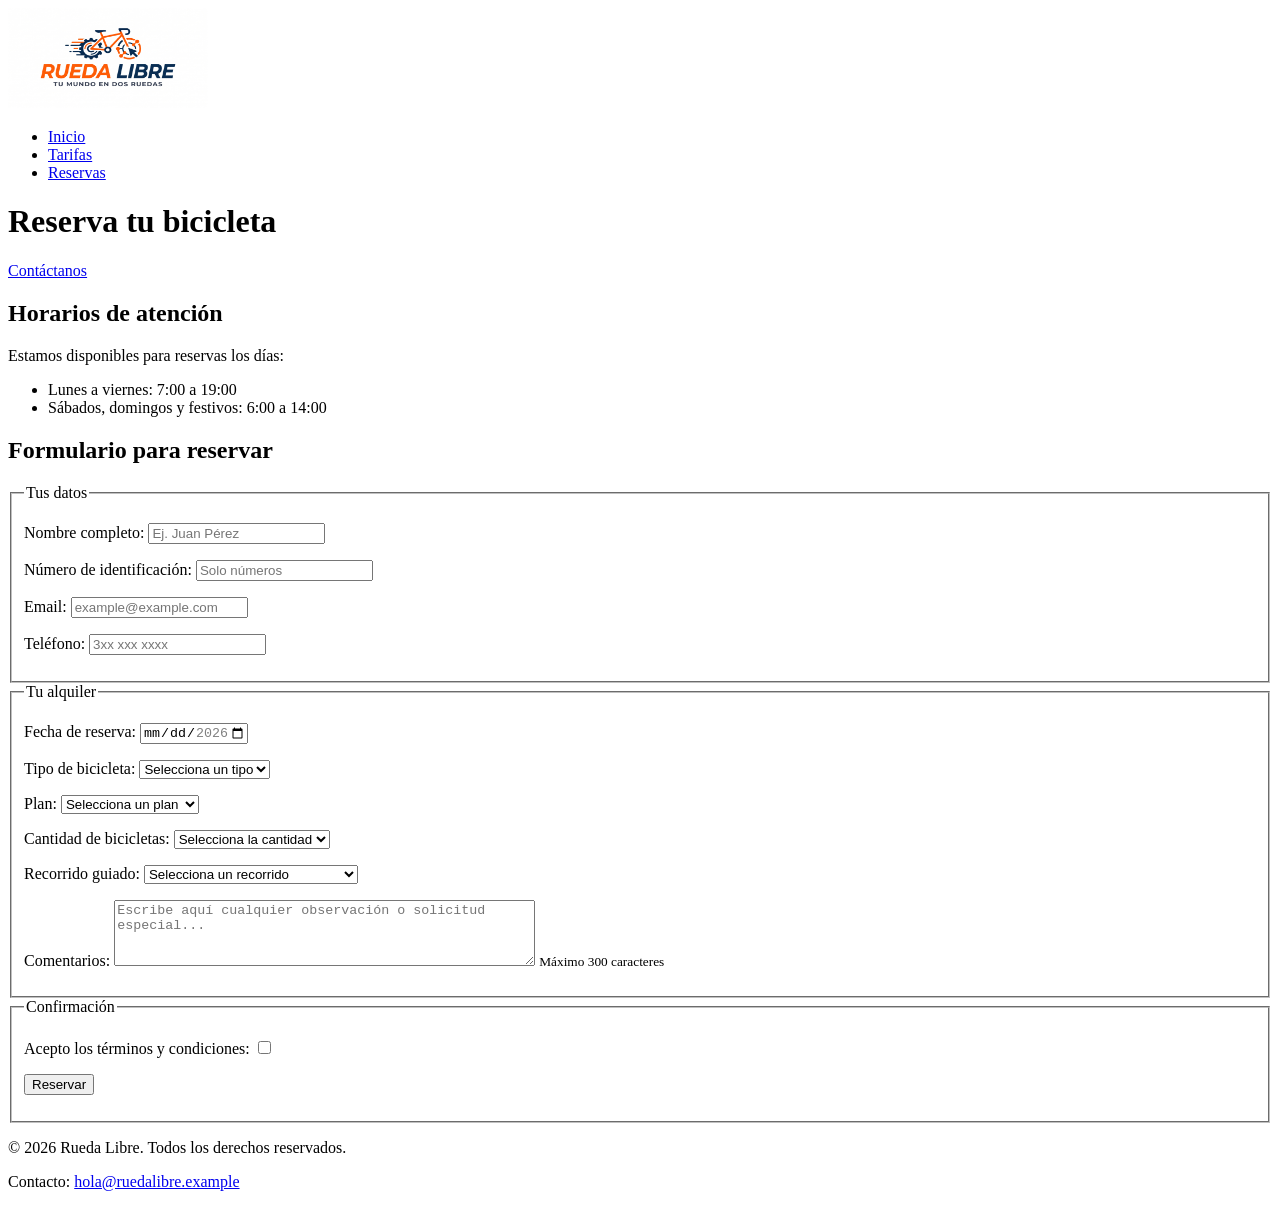
==== paginas/reservas.html @ e4ca5b66 "fix: correciones en atributos alt en etiqueta img" ====
<!DOCTYPE html>
<html lang="es">
<head>
    <meta charset="UTF-8">
    <meta name="viewport" content="width=device-width, initial-scale=1.0">
    <title>Reservas - Rueda Libre</title>
</head>

<body>

 <header>
    <a href="../index.html"><img src="../img/logo-rueda-libre.jpg" alt="Logo de Rueda Libre" width="200" height="100"></a>
    <nav aria-label="Navegación principal">
        <ul>
            <li><a href="../index.html">Inicio</a></li>
            <li><a href="tarifas.html">Tarifas</a></li>
            <li><a href="reservas.html">Reservas</a></li>
        </ul>
    </nav>
    
    
 </header>

 <main>

    <h1>Reserva tu bicicleta</h1>
    <a href="mailto:hola@ruedalibre.example">Contáctanos</a>

    <section id="reserva">
        <h2>Horarios de atención</h2>
        <p>Estamos disponibles para reservas los días:</p>
        <ul>
            <li>Lunes a viernes: 7:00 a 19:00</li>
            <li>Sábados, domingos y festivos: 6:00 a 14:00</li>
        </ul>
    </section>

    <section id="formulario">
        <h2>Formulario para reservar</h2>
        <form action="" method="post">

           <fieldset>
            <legend>Tus datos</legend>
            <p>
            <label for="nombre">Nombre completo:</label>
            <input type="text" minlength="3" id="nombre" name="nombre" required placeholder="Ej. Juan Pérez" >
            </p>
            
            <p>
            <label for="identificacion">Número de identificación:</label>
            <input type="text" placeholder="Solo números" id="identificacion" name="identificacion" required inputmode="numeric" pattern="[0-9]{6,10}" maxlength="10" title="Solo números, entre 6 y 10 dígitos">
            </p>

            <p>
            <label for="email">Email:</label>
            <input type="email" placeholder="example@example.com" id="email" name="email" required>
            </p>

            <p>
            <label for="telefono">Teléfono:</label>
            <input type="tel" pattern="[0-9]{10}" min="3000000000" max="3999999999" placeholder="3xx xxx xxxx" id="telefono" name="telefono" required title="Debes escribir un número de teléfono válido, ejemplo: 300 123 4567">
            </p>

           </fieldset>

           <fieldset>
            <legend>Tu alquiler</legend>

            <p>
            <label for="fecha">Fecha de reserva:</label>
            <input type="date" id="fecha" name="fecha" required min="2026-11-01" max="2026-12-31">
            </p>

            <p>
            <label for="bicicleta">Tipo de bicicleta:</label>
            <select id="bicicleta" name="bicicleta" required>
                <option value="">Selecciona un tipo</option>
                <option value="urbana">Urbana</option>
                <option value="montaña">Montaña</option>
                <option value="eléctrica">Eléctrica</option>
            </select>
            </p>

            <p>
            <label for="plan">Plan:</label>
            <select id="plan" name="plan" required>
                <option value="">Selecciona un plan</option>
                <option value="1hora">1 hora</option>
                <option value="mediodia">Medio día (4 horas)</option>
                <option value="diacompleto">Día completo</option>
            </select>
            </p>

            <p> 
            <label for="cantidad">Cantidad de bicicletas:</label>
            <select id="cantidad" name="cantidad" required>
                <option value="">Selecciona la cantidad</option>
                <option value="1">1</option>
                <option value="2">2</option>
                <option value="3">3</option>
                <option value="4">4</option>
                <option value="5">5</option>
                <option value="6">6</option>
            </select>
            </p>

            <p>
            <label for="recorrido">Recorrido guiado:</label>
            <select id="recorrido" name="recorrido" required>
                <option value="">Selecciona un recorrido</option>
                <option value="rioyparques">Río y parques</option>
                <option value="saboresdebarrio">Sabores de barrio</option>
                <option value="recorridocompletodelaciudad">Recorrido completo de la ciudad</option>
                <option value="ninguno">Ninguno</option>
            </select>
            </p>

            <p>
            <label for="comentarios">Comentarios:</label>
            <textarea id="comentarios" name="comentarios" rows="4" cols="50" maxlength="300" title="Máximo 300 caracteres" placeholder="Escribe aquí cualquier observación o solicitud especial..."></textarea>
            <small>Máximo 300 caracteres</small>
            </p>

           </fieldset>

           <fieldset>
            <legend>Confirmación</legend>

            <p>
            <label for="terminos">Acepto los términos y condiciones:</label>
            <input type="checkbox" id="terminos" name="terminos" required>
            </p>

            <p>
            <button type="submit">Reservar</button>
            </p>
           </fieldset>

        </form>
    </section>

 </main>

 <footer>
    <p>&copy; 2026 Rueda Libre. Todos los derechos reservados.</p>
    <p>Contacto: <a href="mailto:hola@ruedalibre.example">hola@ruedalibre.example</a></p>
 </footer>

</body>
</html>
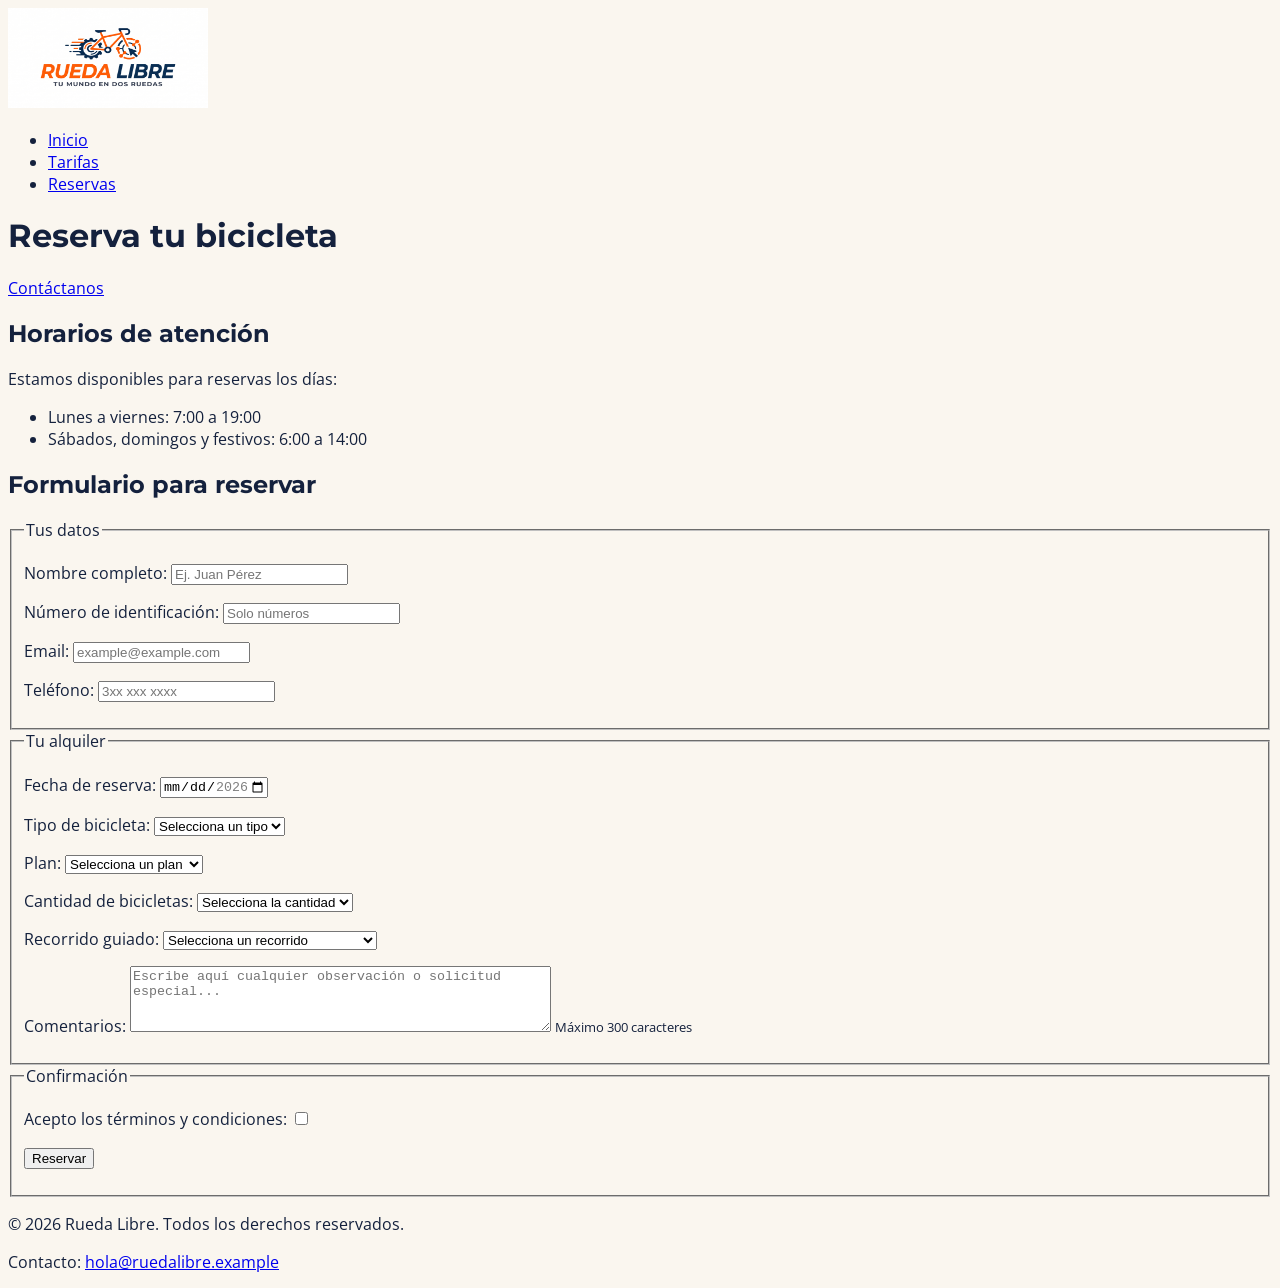
==== commit 0d8b2fc7: "style: se agrega css a las paginas" ====
--- a/paginas/reservas.html
+++ b/paginas/reservas.html
@@ -4,6 +4,10 @@
     <meta charset="UTF-8">
     <meta name="viewport" content="width=device-width, initial-scale=1.0">
     <title>Reservas - Rueda Libre</title>
+    <link rel="preconnect" href="https://fonts.googleapis.com">
+    <link rel="preconnect" href="https://fonts.gstatic.com" crossorigin>
+    <link href="https://fonts.googleapis.com/css2?family=Montserrat:ital,wght@0,100..900;1,100..900&family=Open+Sans:ital,wght@0,300..800;1,300..800&display=swap" rel="stylesheet">
+    <link rel="stylesheet" href="../css/styles.css">
 </head>
 
 <body>
--- a/css/styles.css
+++ b/css/styles.css
@@ -0,0 +1,25 @@
+:root {
+    --verde-ruta:#1E7A4F;
+    --naranja-pedal:#F39A2B;
+    --azul-noche:#14213D;
+    --crema:#FAF6EF;
+    --gris-asfalto:#5B6470;
+
+    --fuente-titulos: 'Montserrat', sans-serif;
+    --fuente-textos: 'Open Sans', sans-serif;
+
+    --espaciado-sm: 0.5rem;
+    --espaciado-md: 1rem;
+    --espaciado-lg: 2rem;
+    --espaciado-xl: 3rem;
+}
+
+body {
+    font-family: var(--fuente-textos);
+    color: var(--azul-noche);
+    background-color: var(--crema);
+}
+
+h1, h2, h3, h4, h5, h6 {
+    font-family: var(--fuente-titulos);
+}
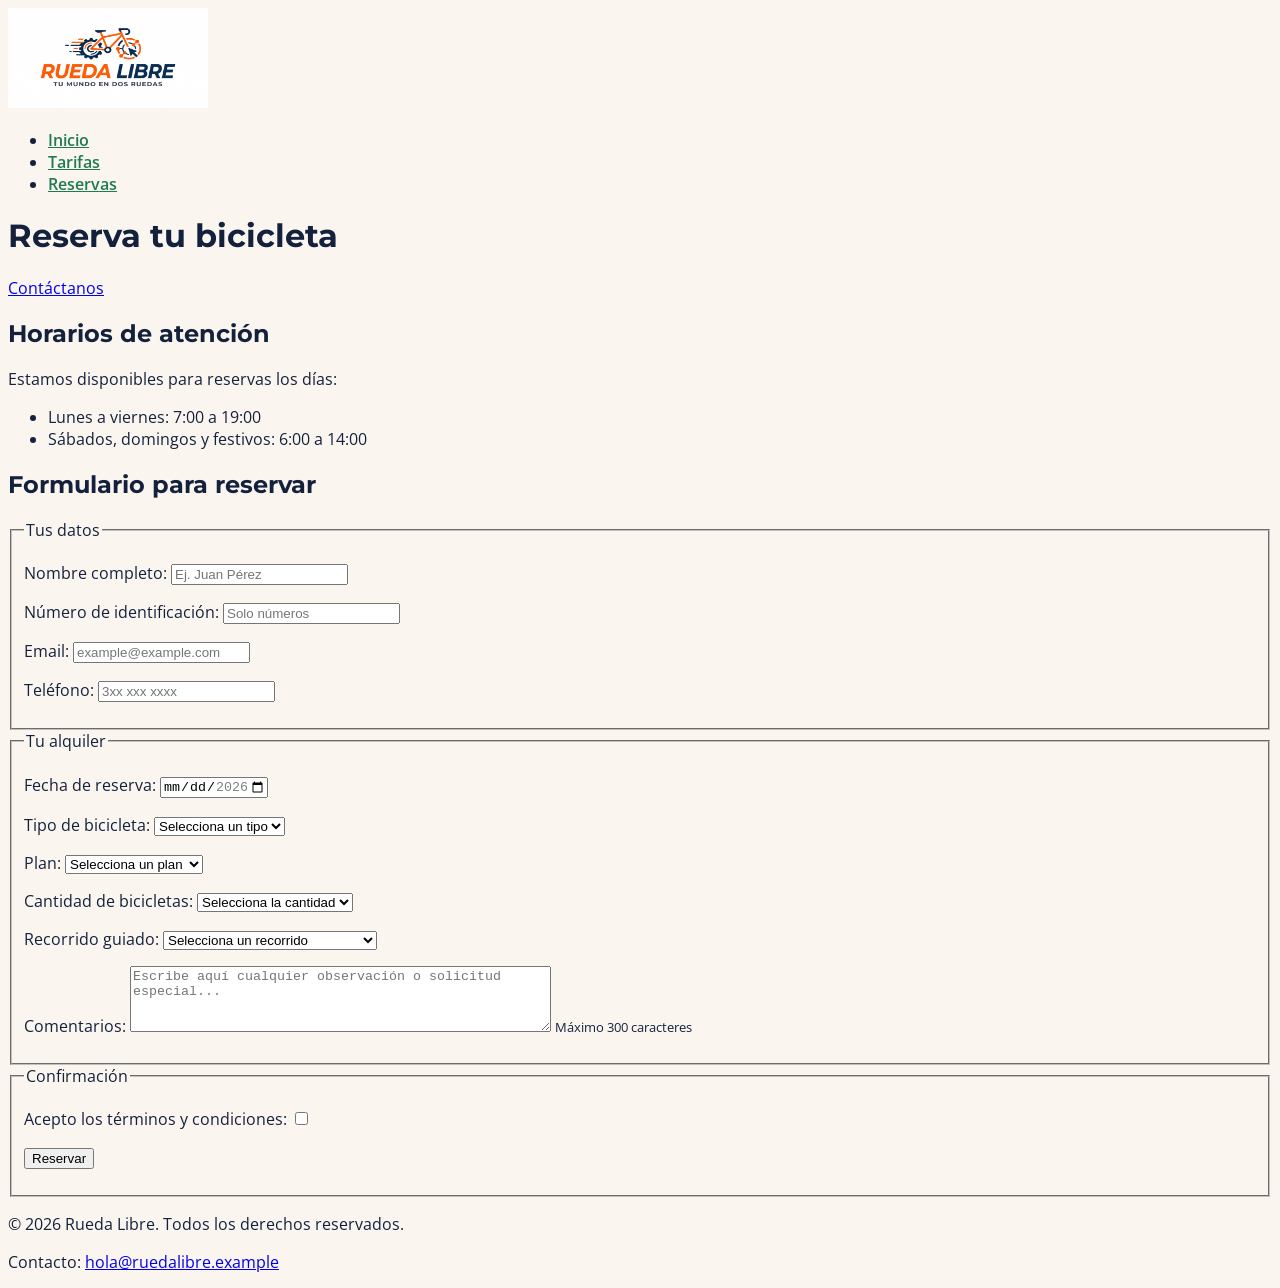
==== commit 86ff20c0: "style: agrega focus y hover" ====
--- a/paginas/reservas.html
+++ b/paginas/reservas.html
@@ -15,10 +15,10 @@
  <header>
     <a href="../index.html"><img src="../img/logo-rueda-libre.jpg" alt="Logo de Rueda Libre" width="200" height="100"></a>
     <nav aria-label="Navegación principal">
-        <ul>
-            <li><a href="../index.html">Inicio</a></li>
-            <li><a href="tarifas.html">Tarifas</a></li>
-            <li><a href="reservas.html">Reservas</a></li>
+        <ul id="menu">
+            <li><a href="../index.html" class="activo">Inicio</a></li>
+            <li><a href="tarifas.html" class="activo">Tarifas</a></li>
+            <li><a href="reservas.html" class="activo">Reservas</a></li>
         </ul>
     </nav>
     
--- a/css/styles.css
+++ b/css/styles.css
@@ -22,4 +22,44 @@
 
 h1, h2, h3, h4, h5, h6 {
     font-family: var(--fuente-titulos);
+}
+
+/*menu principal arriba*/
+#menu a.activo { 
+  color: var(--verde-ruta); 
+  font-weight: 600;
+}
+
+/*menu principal arriba hover y focus-visible*/
+#menu a:hover,
+#menu a:focus-visible {
+    color: var(--naranja-pedal);
+}
+
+/*botones de reservar*/
+.boton {
+    display: inline-block;
+    padding: 10px 20px;
+    background-color: var(--verde-ruta);
+    color: var(--crema);
+    border-radius: 5px;
+    text-decoration: none;
+    font-weight: bold;
+}
+
+.boton:hover{
+    background-color: var(--naranja-pedal);
+    outline: 2px solid rgb(0, 0, 0);
+}
+
+.boton:focus{   
+    outline: 2px solid black;
+    border-radius: 5px;
+    color: black;
+}
+
+#formulario input:focus,select:focus,textarea:focus, button:focus {
+    outline: 2px solid var(--azul-noche);
+    border-radius: 5px;
+    box-shadow: 0 0 5px;
 }
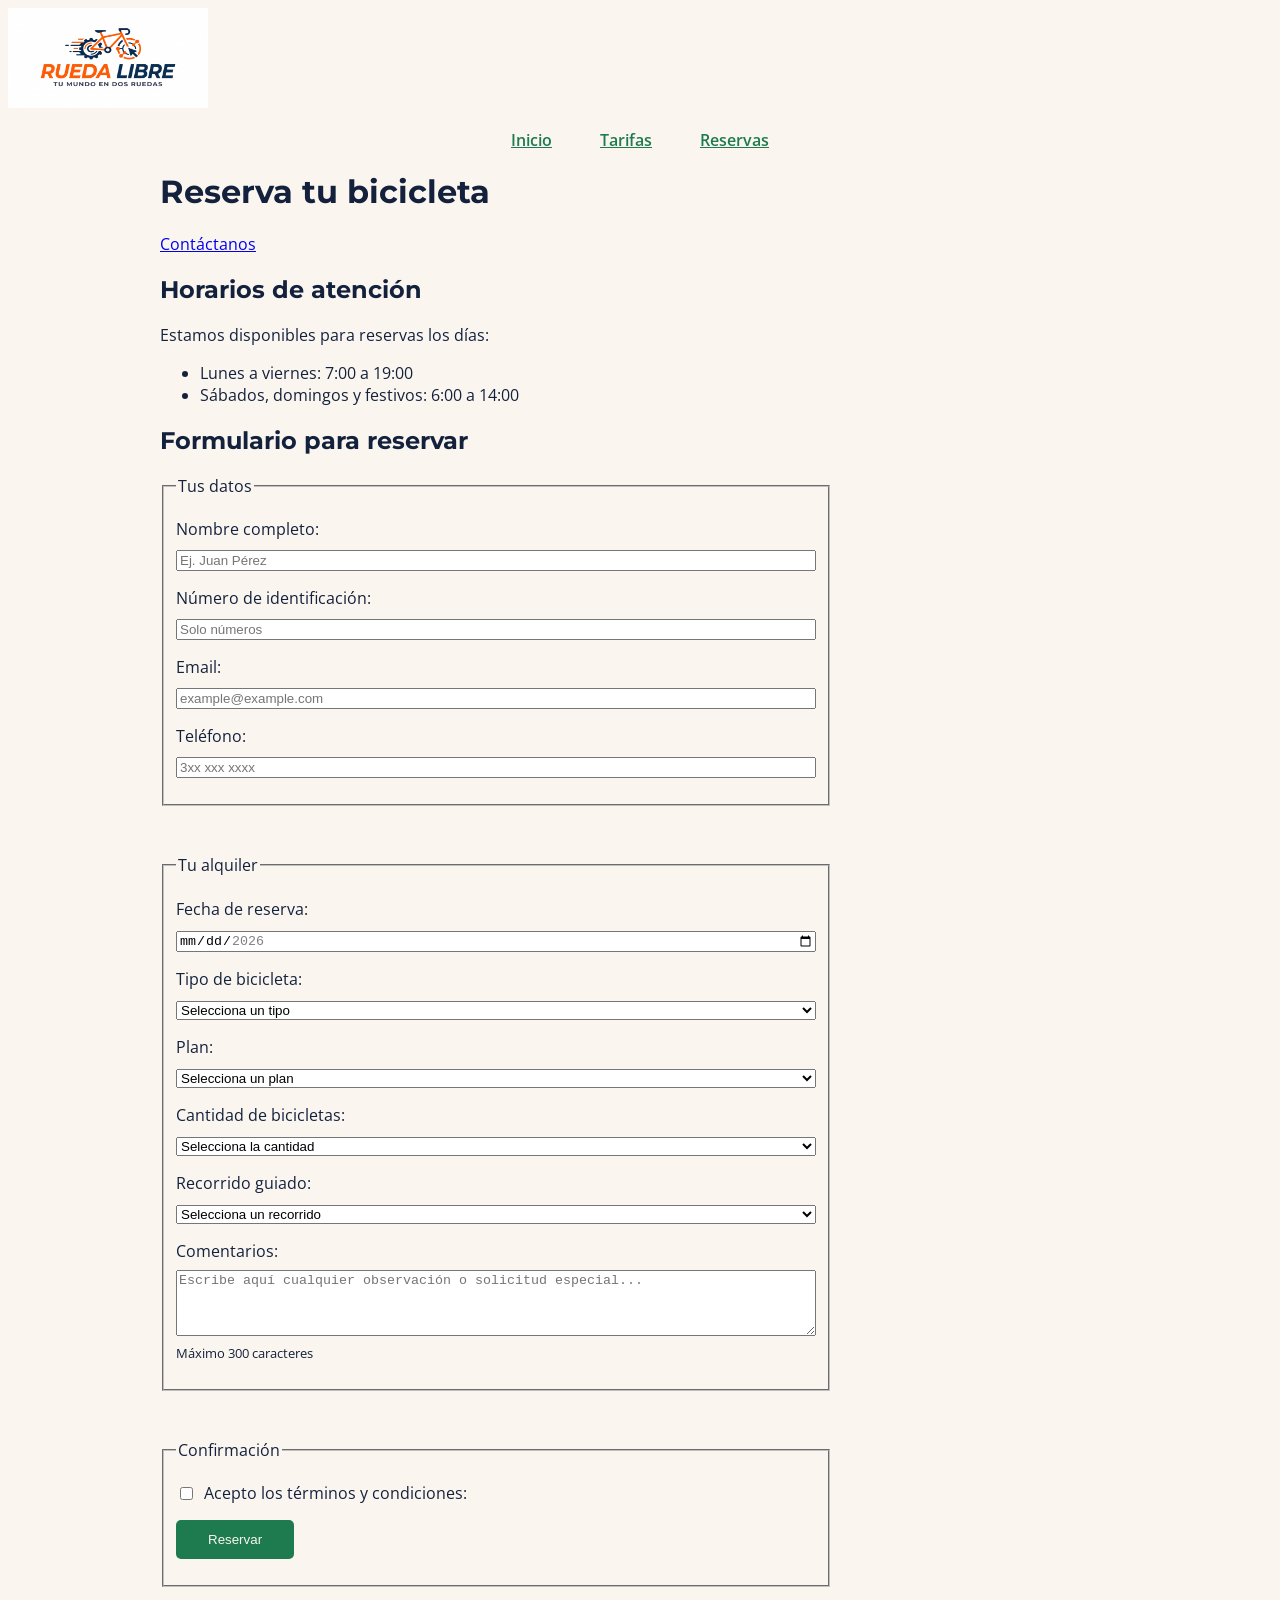
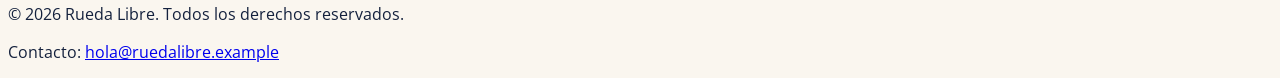
==== commit 7e55d87b: "style: corregir estilos de nav y form" ====
--- a/paginas/reservas.html
+++ b/paginas/reservas.html
@@ -21,8 +21,6 @@
             <li><a href="reservas.html" class="activo">Reservas</a></li>
         </ul>
     </nav>
-    
-    
  </header>
 
  <main>
@@ -43,8 +41,9 @@
         <h2>Formulario para reservar</h2>
         <form action="" method="post">
 
-           <fieldset>
+           <fieldset class="form-data">
             <legend>Tus datos</legend>
+
             <p>
             <label for="nombre">Nombre completo:</label>
             <input type="text" minlength="3" id="nombre" name="nombre" required placeholder="Ej. Juan Pérez" >
@@ -67,7 +66,7 @@
 
            </fieldset>
 
-           <fieldset>
+           <fieldset class="form-rent">
             <legend>Tu alquiler</legend>
 
             <p>
@@ -125,7 +124,7 @@
             <small>Máximo 300 caracteres</small>
             </p>
 
-           </fieldset>
+           </fieldset class="form-confirm">
 
            <fieldset>
             <legend>Confirmación</legend>
--- a/css/styles.css
+++ b/css/styles.css
@@ -62,4 +62,150 @@
     outline: 2px solid var(--azul-noche);
     border-radius: 5px;
     box-shadow: 0 0 5px;
+}
+
+#formulario {
+    box-sizing: border-box;
+    width: 70%;
+    
+}
+
+main {
+    max-width: 60rem;
+    margin-inline: auto;
+}
+
+.cover {
+    min-height: 70vh;
+   
+}
+
+#services {
+    display: grid;
+    gap: var(--espaciado-lg);
+}
+
+#services article {
+    padding: var(--espaciado-md);
+    border: 1px solid var(--gris-asfalto);
+    border-radius: var(--espaciado-sm);
+}
+
+#services article img {
+    display: block;
+    width: 100%;
+    height: auto;
+}
+
+#recorridos section th, #recorridos section td, #tarifas section th, #tarifas section td {
+    padding: var(--espaciado-sm);
+}
+
+#recorridos table tbody thead {
+    width: 100%;
+    border-collapse: collapse;
+    margin-bottom: var(--espaciado-lg);
+
+}
+
+/* 1. Configuración de la tabla principal */
+table {
+    border-collapse: separate; /* OBLIGATORIO para poder redondear */
+    border-spacing: 0;        /* Elimina el espacio entre celdas */
+    border: 3px solid var(--gris-asfalto); /* Borde exterior */
+    border-radius: 12px;       /* El redondeo exterior que buscas */
+    overflow: hidden;          /* Evita que el fondo de los th tape las esquinas */
+    width: 100%;
+}
+
+/* 2. Líneas divisorias internas (Abajo y Derecha) */
+th, td {
+    padding: var(--espaciado-sm);
+    border-bottom: 1px solid var(--gris-asfalto);
+    border-right: 1px solid var(--gris-asfalto);
+}
+
+/* 3. Eliminar el borde derecho en la última columna */
+th:last-child, td:last-child {
+    border-right: none;
+}
+
+/* 4. Eliminar el borde inferior en la última fila */
+tr:last-child td {
+    border-bottom: none;
+}
+
+/* 5. Estilos de texto y colores */
+th {
+    text-align: center;
+    background-color: var(--verde-ruta);
+    color: var(--crema);
+}
+
+td {
+    text-align: left;
+}
+
+/*Se inicia modificaciones al formulario*/
+
+label {
+    display: block;
+    margin-bottom: var(--espaciado-sm);
+}
+
+input, select, textarea {
+    width: 100%;
+    box-sizing: border-box;
+}
+
+.form-data, .form-rent, .form-confirm {
+  margin-bottom: var(--espaciado-xl);
+}
+
+button[type="submit"] {
+  padding: 0.75rem 2rem;
+  background-color: var(--verde-ruta);
+  color: var(--crema);
+  border: none;
+  border-radius: 5px;
+  cursor: pointer;
+}
+
+button[type="submit"]:hover {
+    background-color: var(--naranja-pedal);
+}
+
+button:focus-visible {
+  outline: 3px solid var(--naranja-pedal);
+  outline-offset: 2px;
+}
+
+/*se modifica el nav del menu*/
+
+nav ul {
+    display: flex;
+    gap: var(--espaciado-xl);
+    padding: 0;
+    list-style: none;
+    justify-content: center;
+    align-items: center;
+}
+
+/* se modifica el recuadro de confirmacion */
+input[type="checkbox"] {
+    width: auto;
+}
+
+fieldset p:has(#terminos) {
+    display: flex;
+    flex-direction: row-reverse; /* Coloca el checkbox después del texto */
+    justify-content: flex-end;   /* Los junta hacia la izquierda */
+    align-items: center;         /* Los centra verticalmente */
+    gap: var(--espaciado-sm);    /* Espacio entre el texto y el cuadro */
+}
+
+/* 3. Quita el margen inferior por defecto del label para que no se desfase */
+fieldset p:has(#terminos) label {
+    margin-bottom: 0;
+    cursor: pointer;
 }
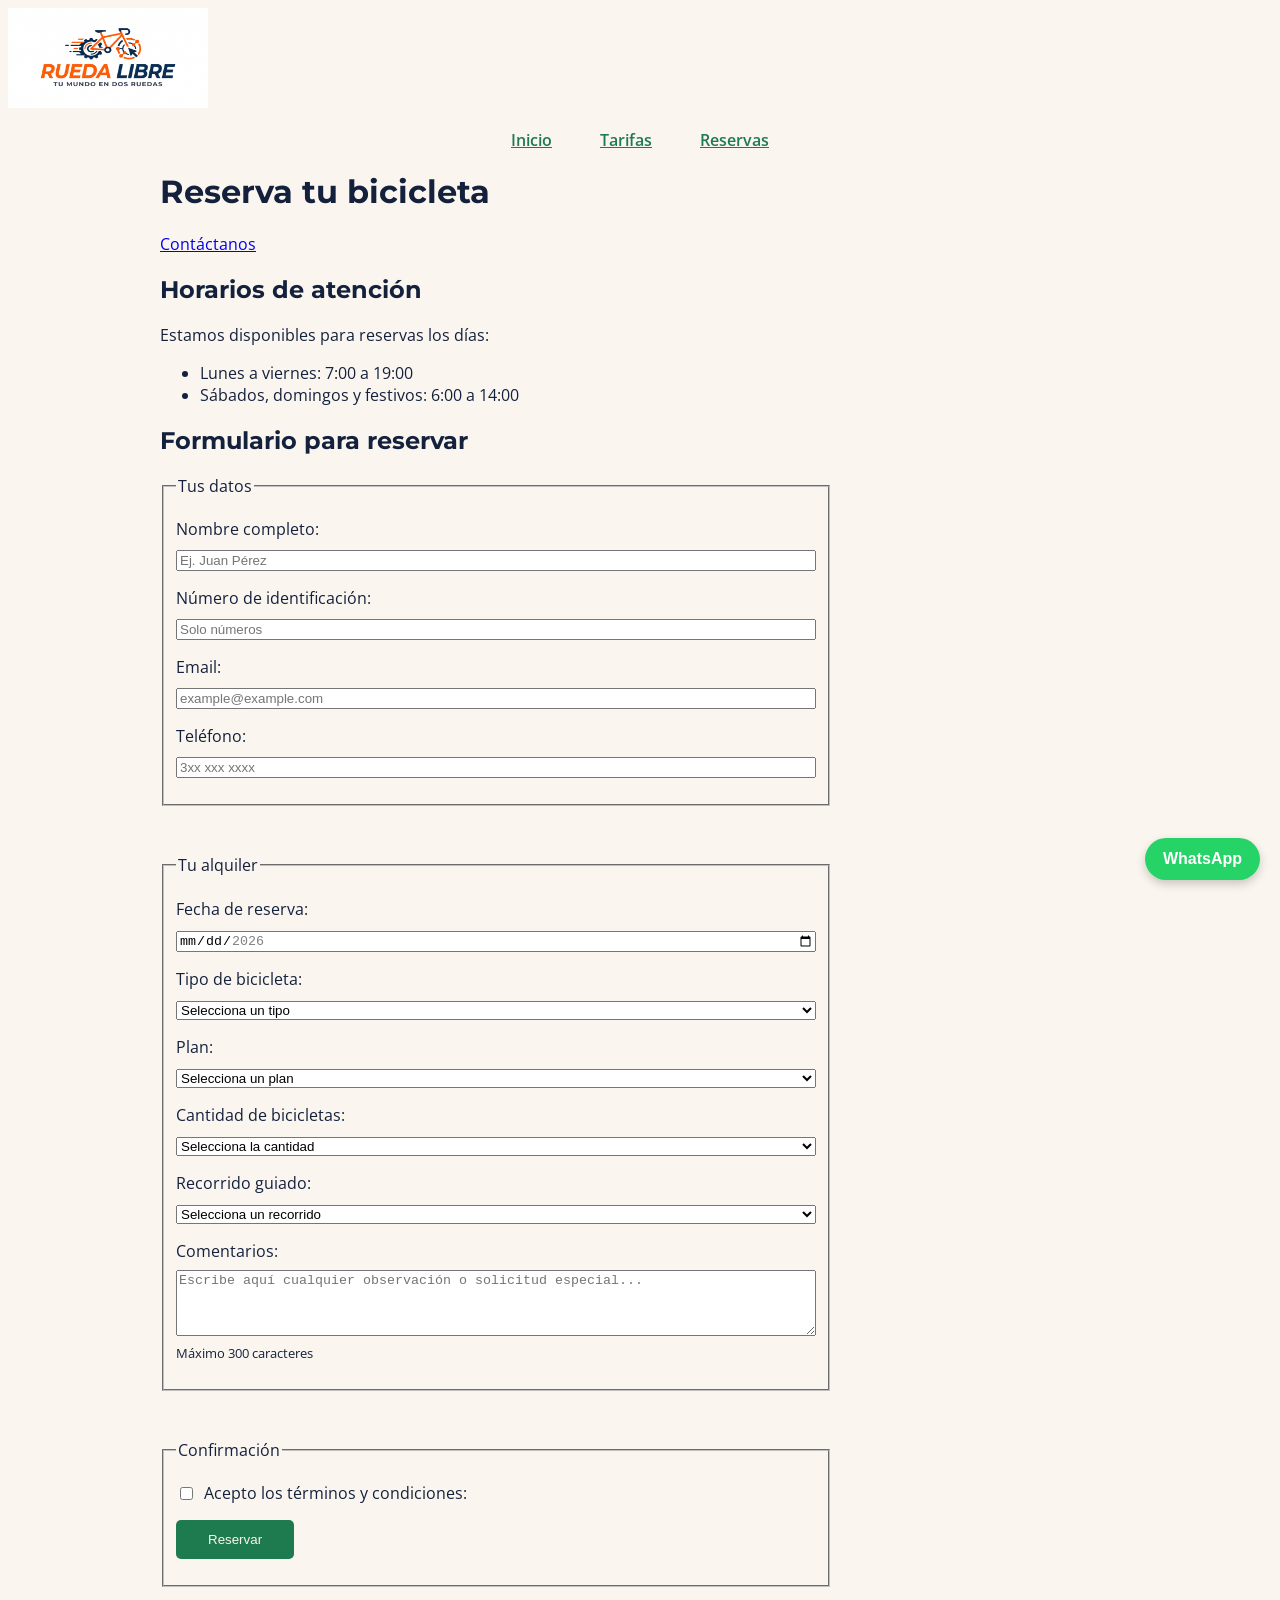
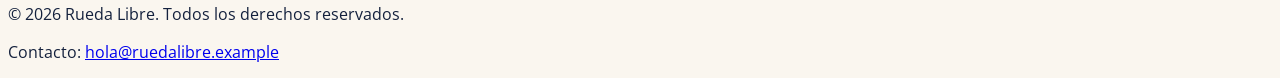
==== commit 292bfbfe: "feat: lanzamiento de la pagina web v1.0" ====
--- a/paginas/reservas.html
+++ b/paginas/reservas.html
@@ -149,5 +149,14 @@
     <p>Contacto: <a href="mailto:hola@ruedalibre.example">hola@ruedalibre.example</a></p>
  </footer>
 
+<a
+    href="https://wa.me/573000000000"
+    target="_blank"
+    rel="noopener noreferrer"
+    class="whatsapp-fijo"
+>
+    WhatsApp
+</a>
+
 </body>
 </html>
--- a/css/styles.css
+++ b/css/styles.css
@@ -1,3 +1,6 @@
+/* ==================================================
+   1. VARIABLES
+================================================== */
 :root {
     --verde-ruta:#1E7A4F;
     --naranja-pedal:#F39A2B;
@@ -14,6 +17,10 @@
     --espaciado-xl: 3rem;
 }
 
+/* ==================================================
+   2. ESTILOS GENERALES
+================================================== */
+
 body {
     font-family: var(--fuente-textos);
     color: var(--azul-noche);
@@ -35,6 +42,10 @@
 #menu a:focus-visible {
     color: var(--naranja-pedal);
 }
+
+/* ==================================================
+   5. BOTONES
+================================================== */
 
 /*botones de reservar*/
 .boton {
@@ -58,6 +69,10 @@
     color: black;
 }
 
+/* ==================================================
+   8. FORMULARIO
+================================================== */
+
 #formulario input:focus,select:focus,textarea:focus, button:focus {
     outline: 2px solid var(--azul-noche);
     border-radius: 5px;
@@ -75,10 +90,18 @@
     margin-inline: auto;
 }
 
+/* ==================================================
+   4. HERO / PORTADA
+================================================== */
+
 .cover {
     min-height: 70vh;
    
 }
+
+/* ==================================================
+   6. SERVICIOS
+================================================== */
 
 #services {
     display: grid;
@@ -97,16 +120,16 @@
     height: auto;
 }
 
-#recorridos section th, #recorridos section td, #tarifas section th, #tarifas section td {
-    padding: var(--espaciado-sm);
-}
-
 #recorridos table tbody thead {
     width: 100%;
     border-collapse: collapse;
     margin-bottom: var(--espaciado-lg);
 
 }
+
+/* ==================================================
+   7. TABLAS
+================================================== */
 
 /* 1. Configuración de la tabla principal */
 table {
@@ -180,6 +203,9 @@
   outline-offset: 2px;
 }
 
+/* ==================================================
+   3. NAVEGACIÓN
+================================================== */
 /*se modifica el nav del menu*/
 
 nav ul {
@@ -208,4 +234,46 @@
 fieldset p:has(#terminos) label {
     margin-bottom: 0;
     cursor: pointer;
+}
+
+/*se agrega nuevo a la bicicleta electrica*/
+.tarjeta-servicio {
+    position: relative;
+}
+
+.etiqueta-nuevo {
+    position: absolute;
+    top: 10px;
+    right: 10px;
+    background-color: #e63946;
+    color: white;
+    padding: 0.3rem 0.7rem;
+    border-radius: 4px;
+    font-size: 0.8rem;
+    font-weight: bold;
+    text-transform: uppercase;
+}
+
+/* ==================================================
+   9. WHATSAPP FLOTANTE
+================================================== */
+
+/*boton whatsapp*/
+.whatsapp-fijo {
+    position: fixed;
+    bottom: 20px;
+    right: 20px;
+    background-color: #25D366;
+    color: white;
+    text-decoration: none;
+    padding: 12px 18px;
+    border-radius: 50px;
+    font-weight: bold;
+    font-family: sans-serif;
+    box-shadow: 0 4px 10px rgba(0, 0, 0, 0.2);
+    z-index: 1000;
+}
+
+.whatsapp-fijo:hover {
+    background-color: #1ea952;
 }
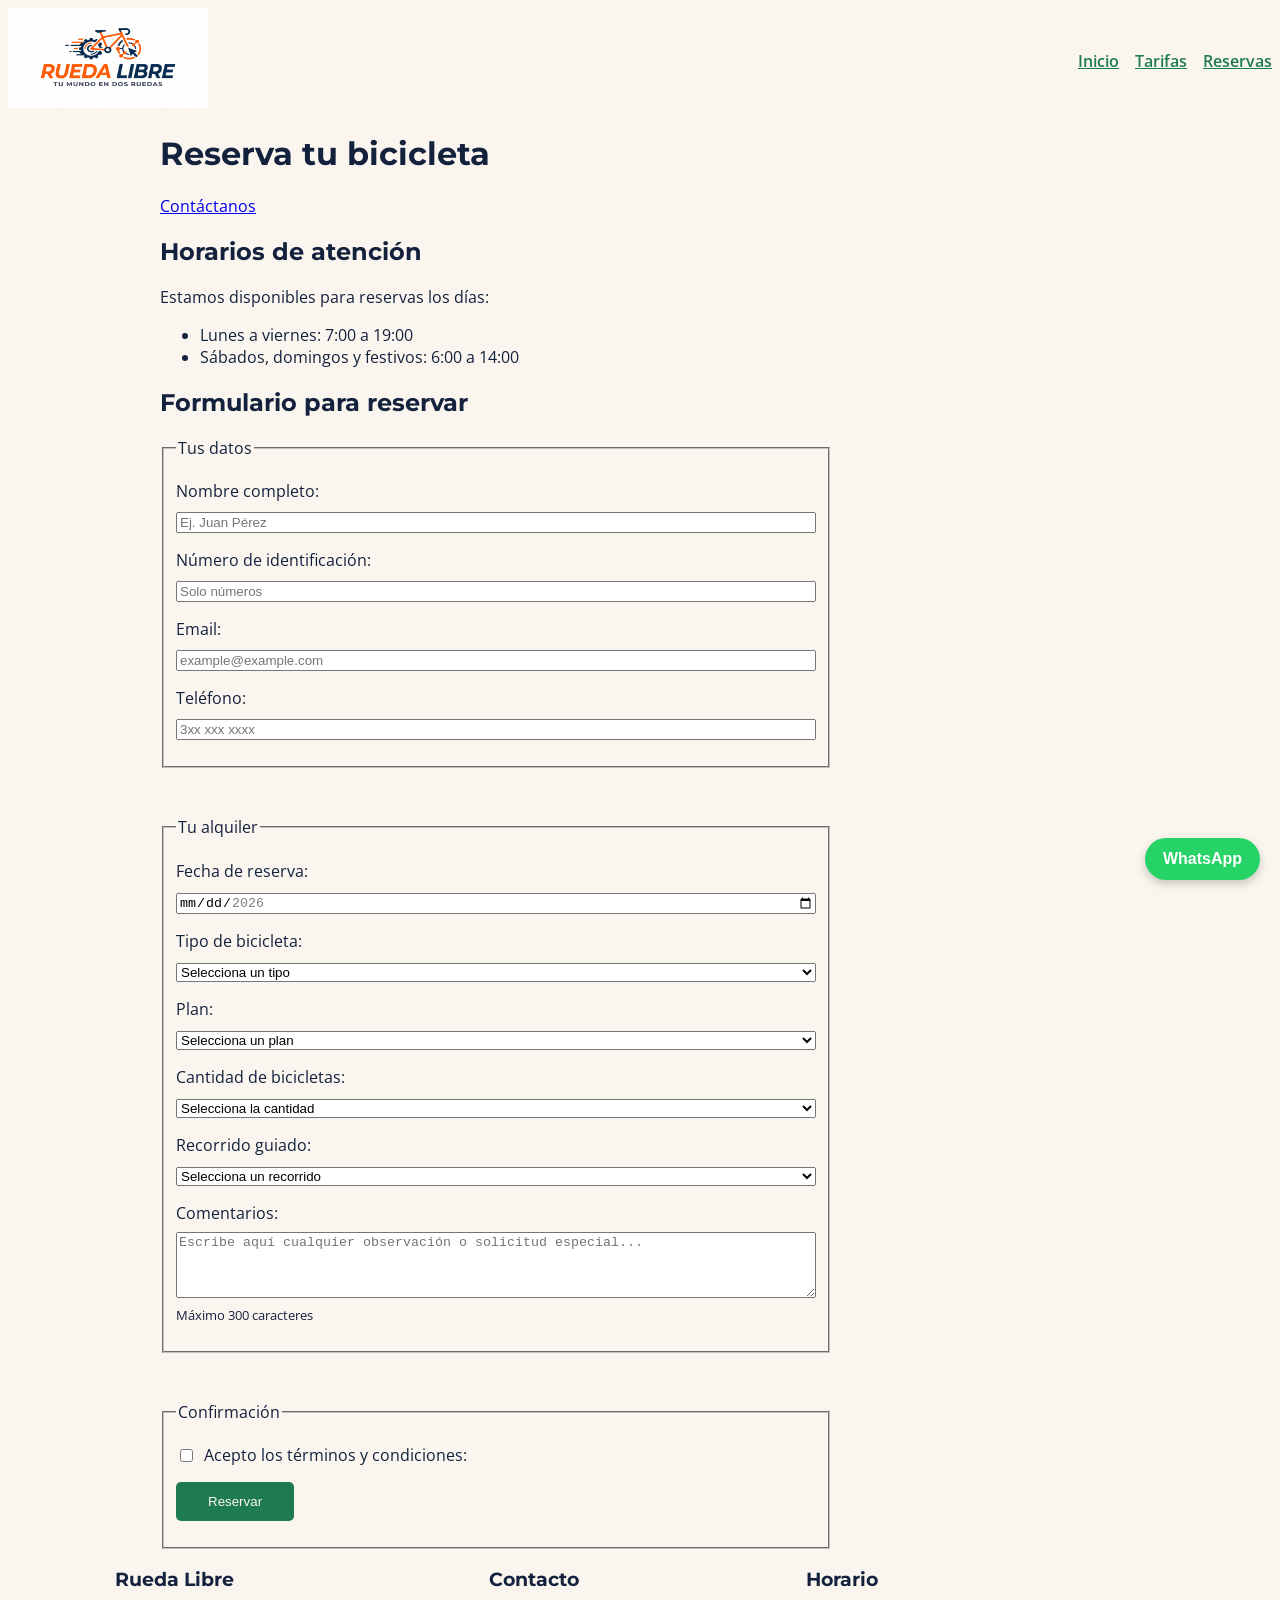
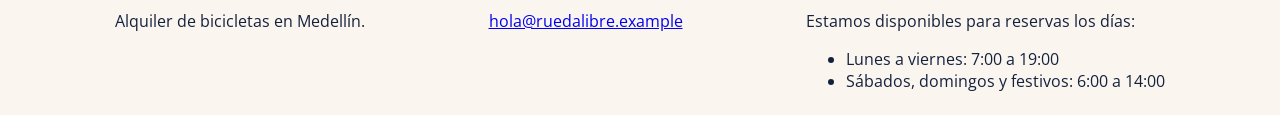
==== commit 2c34e0de: "feat: add grid, photos and change footer" ====
--- a/paginas/reservas.html
+++ b/paginas/reservas.html
@@ -145,9 +145,25 @@
  </main>
 
  <footer>
-    <p>&copy; 2026 Rueda Libre. Todos los derechos reservados.</p>
-    <p>Contacto: <a href="mailto:hola@ruedalibre.example">hola@ruedalibre.example</a></p>
- </footer>
+    <div class="bloque-footer">
+        <h3>Rueda Libre</h3>
+        <p>Alquiler de bicicletas en Medellín.</p>
+    </div>
+
+    <div class="bloque-footer">
+        <h3>Contacto</h3>
+        <p><a href="mailto:hola@ruedalibre.example">hola@ruedalibre.example</a></p>
+    </div>
+
+    <div class="bloque-footer">
+        <h3>Horario</h3>
+        <p>Estamos disponibles para reservas los días:</p>
+        <ul>
+            <li>Lunes a viernes: 7:00 a 19:00</li>
+            <li>Sábados, domingos y festivos: 6:00 a 14:00</li>
+        </ul>
+    </div>
+</footer>
 
 <a
     href="https://wa.me/573000000000"
--- a/css/styles.css
+++ b/css/styles.css
@@ -118,6 +118,40 @@
     display: block;
     width: 100%;
     height: auto;
+}
+
+#flota {
+    margin-block: var(--espaciado-xl);
+}
+
+.flota-grid {
+    display: grid;
+    grid-template-columns: repeat(auto-fit, minmax(min(100%, 17.5rem), 1fr));
+    gap: var(--espaciado-lg);
+}
+
+.tarjeta-flota {
+    display: flex;
+    flex-direction: column;
+    padding: var(--espaciado-md);
+    border: 1px solid var(--gris-asfalto);
+    border-radius: var(--espaciado-sm);
+}
+
+.tarjeta-flota img {
+    width: 100%;
+    aspect-ratio: 16 / 10;
+    object-fit: cover;
+    border-radius: 4px;
+}
+
+.tarjeta-flota h3 {
+    margin-bottom: 0;
+}
+
+.reserva-flota {
+    align-self: flex-start;
+    margin-top: auto;
 }
 
 #recorridos table tbody thead {
@@ -276,4 +310,29 @@
 
 .whatsapp-fijo:hover {
     background-color: #1ea952;
+}
+
+header {
+    display: flex;
+    flex-wrap: wrap;
+    justify-content: space-between;
+    align-items: center;
+    gap: var(--espaciado-md);
+}
+
+#menu {
+    display: flex;
+    flex-wrap: wrap;
+    gap: var(--espaciado-md);
+    list-style: none;
+    margin: 0;
+    padding: 0;
+}
+
+footer {
+    display: flex;
+    flex-wrap: wrap;
+    justify-content: space-evenly;
+    align-items: flex-start;
+    gap: var(--espaciado-md);
 }
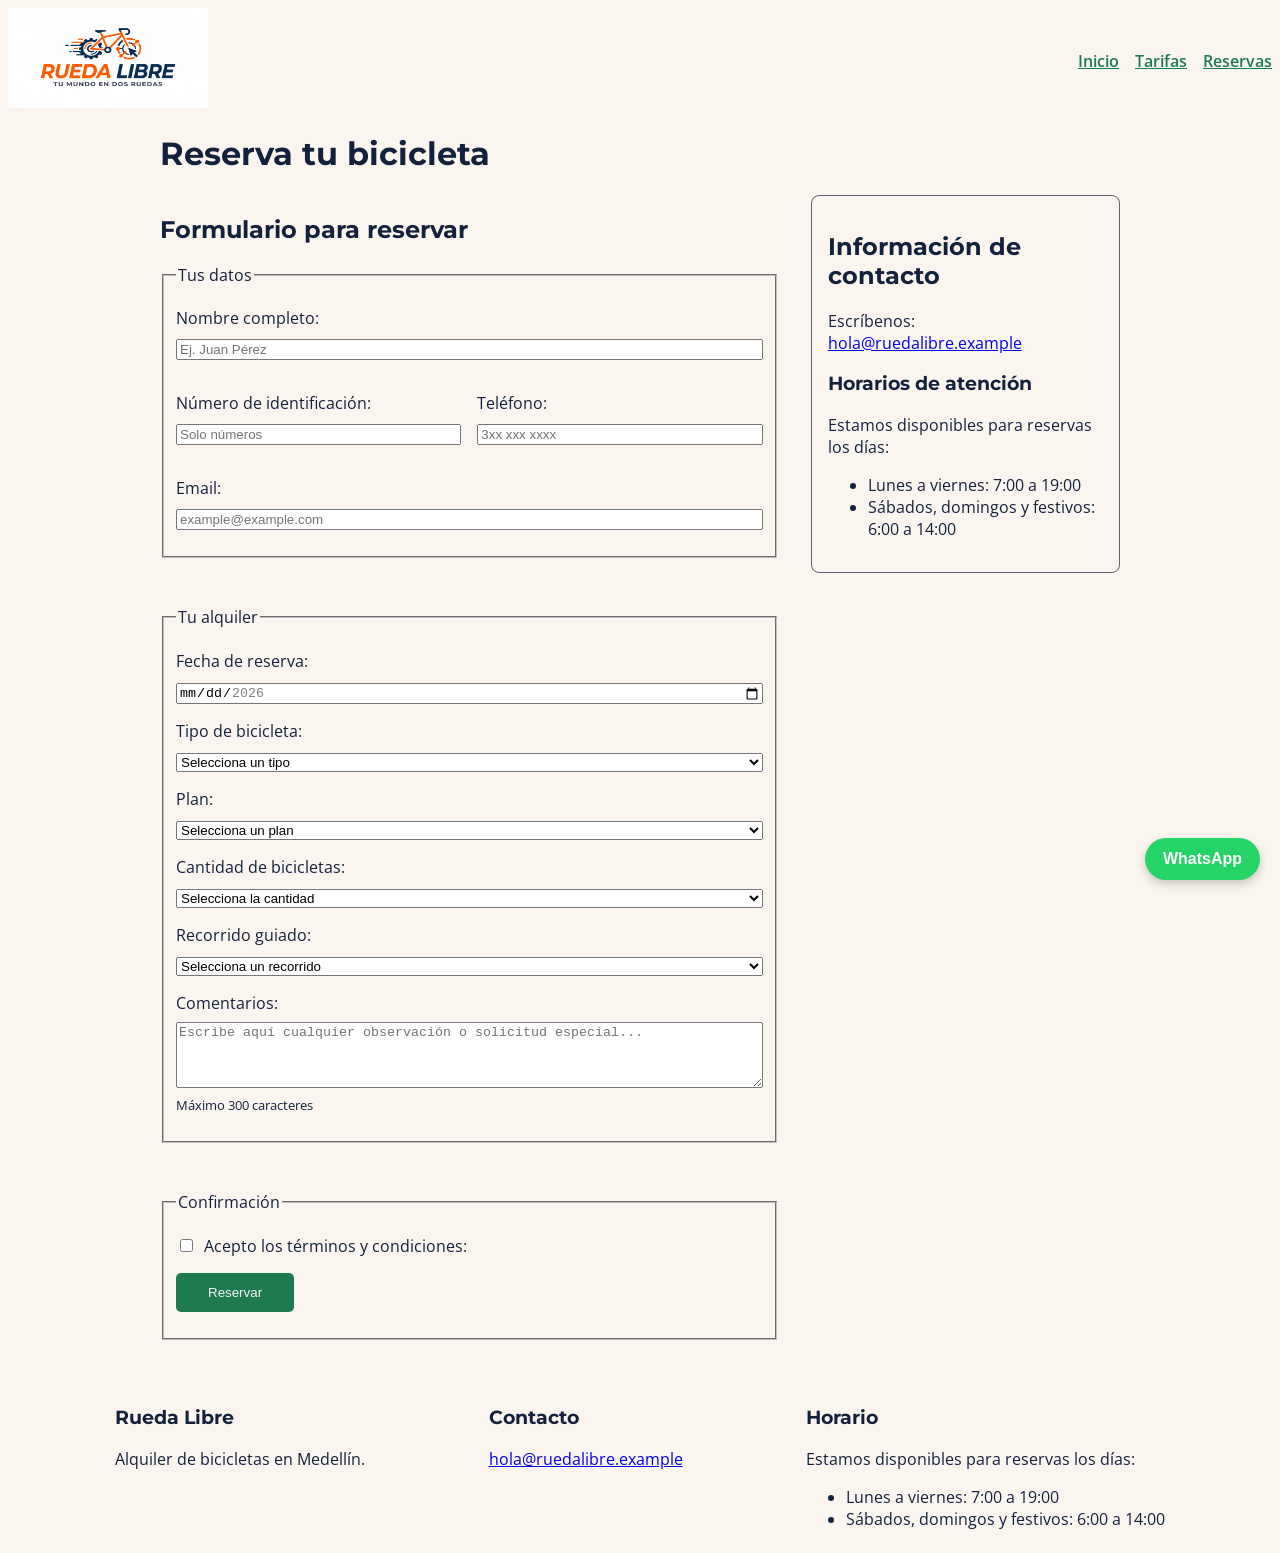
==== commit 6492b62d: "feat: add Layout general con Grid y Flexbox" ====
--- a/paginas/reservas.html
+++ b/paginas/reservas.html
@@ -26,20 +26,10 @@
  <main>
 
     <h1>Reserva tu bicicleta</h1>
-    <a href="mailto:hola@ruedalibre.example">Contáctanos</a>
-
-    <section id="reserva">
-        <h2>Horarios de atención</h2>
-        <p>Estamos disponibles para reservas los días:</p>
-        <ul>
-            <li>Lunes a viernes: 7:00 a 19:00</li>
-            <li>Sábados, domingos y festivos: 6:00 a 14:00</li>
-        </ul>
-    </section>
-
-    <section id="formulario">
-        <h2>Formulario para reservar</h2>
-        <form action="" method="post">
+    <div class="reserva-layout">
+        <section id="formulario">
+            <h2>Formulario para reservar</h2>
+            <form action="" method="post">
 
            <fieldset class="form-data">
             <legend>Tus datos</legend>
@@ -49,19 +39,21 @@
             <input type="text" minlength="3" id="nombre" name="nombre" required placeholder="Ej. Juan Pérez" >
             </p>
             
-            <p>
-            <label for="identificacion">Número de identificación:</label>
-            <input type="text" placeholder="Solo números" id="identificacion" name="identificacion" required inputmode="numeric" pattern="[0-9]{6,10}" maxlength="10" title="Solo números, entre 6 y 10 dígitos">
-            </p>
+            <div class="fila-datos">
+                <p>
+                <label for="identificacion">Número de identificación:</label>
+                <input type="text" placeholder="Solo números" id="identificacion" name="identificacion" required inputmode="numeric" pattern="[0-9]{6,10}" maxlength="10" title="Solo números, entre 6 y 10 dígitos">
+                </p>
+
+                <p>
+                <label for="telefono">Teléfono:</label>
+                <input type="tel" pattern="[0-9]{10}" min="3000000000" max="3999999999" placeholder="3xx xxx xxxx" id="telefono" name="telefono" required title="Debes escribir un número de teléfono válido, ejemplo: 300 123 4567">
+                </p>
+            </div>
 
             <p>
             <label for="email">Email:</label>
             <input type="email" placeholder="example@example.com" id="email" name="email" required>
-            </p>
-
-            <p>
-            <label for="telefono">Teléfono:</label>
-            <input type="tel" pattern="[0-9]{10}" min="3000000000" max="3999999999" placeholder="3xx xxx xxxx" id="telefono" name="telefono" required title="Debes escribir un número de teléfono válido, ejemplo: 300 123 4567">
             </p>
 
            </fieldset>
@@ -124,9 +116,9 @@
             <small>Máximo 300 caracteres</small>
             </p>
 
-           </fieldset class="form-confirm">
+           </fieldset>
 
-           <fieldset>
+           <fieldset class="form-confirm">
             <legend>Confirmación</legend>
 
             <p>
@@ -139,8 +131,20 @@
             </p>
            </fieldset>
 
-        </form>
-    </section>
+            </form>
+        </section>
+
+        <aside id="reserva" class="informacion-reserva" aria-labelledby="horarios-title">
+            <h2 id="horarios-title">Información de contacto</h2>
+            <p>Escríbenos: <a href="mailto:hola@ruedalibre.example">hola@ruedalibre.example</a></p>
+            <h3>Horarios de atención</h3>
+            <p>Estamos disponibles para reservas los días:</p>
+            <ul>
+                <li>Lunes a viernes: 7:00 a 19:00</li>
+                <li>Sábados, domingos y festivos: 6:00 a 14:00</li>
+            </ul>
+        </aside>
+    </div>
 
  </main>
 
--- a/css/styles.css
+++ b/css/styles.css
@@ -81,8 +81,21 @@
 
 #formulario {
     box-sizing: border-box;
-    width: 70%;
-    
+    min-width: 0;
+}
+
+.reserva-layout {
+    display: grid;
+    grid-template-columns: 2fr 1fr;
+    align-items: start;
+    gap: var(--espaciado-lg);
+}
+
+.informacion-reserva {
+    padding: var(--espaciado-md);
+    border: 1px solid var(--gris-asfalto);
+    border-radius: var(--espaciado-sm);
+    overflow-wrap: anywhere;
 }
 
 main {
@@ -95,8 +108,47 @@
 ================================================== */
 
 .cover {
+    display: grid;
+    grid-template-columns: repeat(2, minmax(0, 1fr));
+    align-items: center;
+    gap: var(--espaciado-lg);
     min-height: 70vh;
-   
+}
+
+.cover img {
+    display: block;
+    width: 100%;
+    height: auto;
+    border-radius: var(--espaciado-sm);
+}
+
+#rutas {
+    margin-block: var(--espaciado-xl);
+}
+
+.rutas-grid {
+    display: grid;
+    grid-template-columns: repeat(3, minmax(0, 1fr));
+    gap: var(--espaciado-lg);
+}
+
+.tarjeta-ruta {
+    min-width: 0;
+    padding: var(--espaciado-md);
+    border: 1px solid var(--gris-asfalto);
+    border-radius: var(--espaciado-sm);
+}
+
+.tarjeta-ruta img {
+    display: block;
+    width: 100%;
+    aspect-ratio: 16 / 10;
+    object-fit: cover;
+    border-radius: 4px;
+}
+
+.tarjeta-ruta h3 {
+    margin-bottom: var(--espaciado-sm);
 }
 
 /* ==================================================
@@ -213,6 +265,12 @@
 input, select, textarea {
     width: 100%;
     box-sizing: border-box;
+}
+
+.fila-datos {
+    display: grid;
+    grid-template-columns: repeat(2, minmax(0, 1fr));
+    gap: var(--espaciado-md);
 }
 
 .form-data, .form-rent, .form-confirm {
@@ -335,4 +393,27 @@
     justify-content: space-evenly;
     align-items: flex-start;
     gap: var(--espaciado-md);
-}+}
+
+@media (max-width: 52rem) {
+    .rutas-grid {
+        grid-template-columns: repeat(2, minmax(0, 1fr));
+    }
+
+    .reserva-layout {
+        grid-template-columns: 1fr;
+    }
+}
+
+@media (max-width: 40rem) {
+    .cover {
+        grid-template-columns: 1fr;
+        min-height: 0;
+        padding-block: var(--espaciado-xl);
+    }
+
+    .rutas-grid,
+    .fila-datos {
+        grid-template-columns: 1fr;
+    }
+}
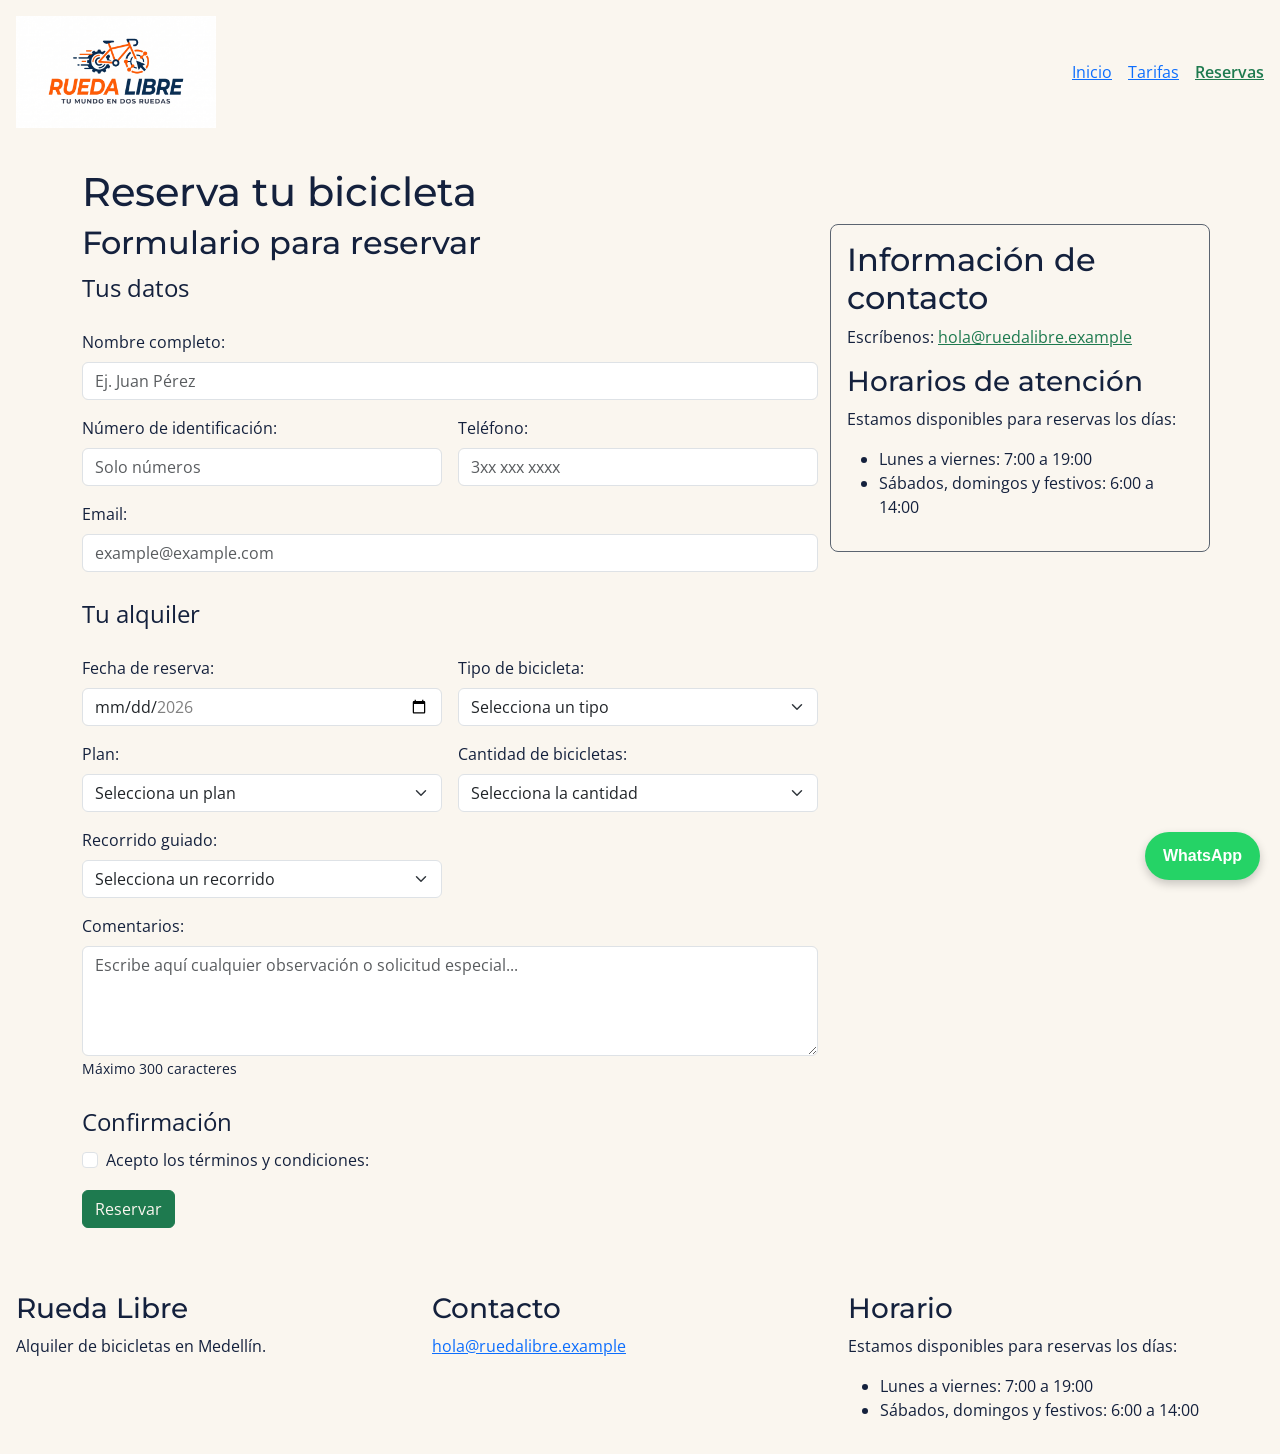
==== commit 8bd96f55: "feat: migrate pages and final review of booststrap" ====
--- a/paginas/reservas.html
+++ b/paginas/reservas.html
@@ -7,134 +7,116 @@
     <link rel="preconnect" href="https://fonts.googleapis.com">
     <link rel="preconnect" href="https://fonts.gstatic.com" crossorigin>
     <link href="https://fonts.googleapis.com/css2?family=Montserrat:ital,wght@0,100..900;1,100..900&family=Open+Sans:ital,wght@0,300..800;1,300..800&display=swap" rel="stylesheet">
+    <link href="https://cdn.jsdelivr.net/npm/bootstrap@5.3.8/dist/css/bootstrap.min.css" rel="stylesheet" integrity="sha384-sRIl4kxILFvY47J16cr9ZwB07vP4J8+LH7qKQnuqkuIAvNWLzeN8tE5YBujZqJLB" crossorigin="anonymous">
     <link rel="stylesheet" href="../css/styles.css">
 </head>
-
 <body>
-
- <header>
-    <a href="../index.html"><img src="../img/logo-rueda-libre.jpg" alt="Logo de Rueda Libre" width="200" height="100"></a>
+<header class="container-fluid d-flex flex-column flex-md-row align-items-center justify-content-md-between gap-3 p-3">
+    <a href="../index.html"><img class="img-fluid" src="../img/logo-rueda-libre.jpg" alt="Logo de Rueda Libre" width="200" height="100"></a>
     <nav aria-label="Navegación principal">
-        <ul id="menu">
-            <li><a href="../index.html" class="activo">Inicio</a></li>
-            <li><a href="tarifas.html" class="activo">Tarifas</a></li>
-            <li><a href="reservas.html" class="activo">Reservas</a></li>
+        <ul id="menu" class="list-unstyled d-flex flex-wrap justify-content-center gap-3 mb-0">
+            <li><a href="../index.html">Inicio</a></li>
+            <li><a href="tarifas.html">Tarifas</a></li>
+            <li><a href="reservas.html" class="activo" aria-current="page">Reservas</a></li>
         </ul>
     </nav>
  </header>
 
- <main>
+ <main class="container py-4">
+    <h1>Reserva tu bicicleta</h1>
+    <div class="row g-4 align-items-start">
+        <section id="formulario" class="col-12 col-md-8" aria-labelledby="form-title">
+            <h2 id="form-title">Formulario para reservar</h2>
+            <form action="" method="post">
+                <fieldset class="form-data mb-4">
+                    <legend>Tus datos</legend>
+                    <div class="row g-3">
+                        <div class="col-12">
+                            <label class="form-label" for="nombre">Nombre completo:</label>
+                            <input class="form-control" type="text" minlength="3" id="nombre" name="nombre" required placeholder="Ej. Juan Pérez">
+                        </div>
+                        <div class="col-12 col-md-6">
+                            <label class="form-label" for="identificacion">Número de identificación:</label>
+                            <input class="form-control" type="text" placeholder="Solo números" id="identificacion" name="identificacion" required inputmode="numeric" pattern="[0-9]{6,10}" maxlength="10" title="Solo números, entre 6 y 10 dígitos">
+                        </div>
+                        <div class="col-12 col-md-6">
+                            <label class="form-label" for="telefono">Teléfono:</label>
+                            <input class="form-control" type="tel" pattern="[0-9]{10}" min="3000000000" max="3999999999" placeholder="3xx xxx xxxx" id="telefono" name="telefono" required title="Debes escribir un número de teléfono válido, ejemplo: 300 123 4567">
+                        </div>
+                        <div class="col-12">
+                            <label class="form-label" for="email">Email:</label>
+                            <input class="form-control" type="email" placeholder="example@example.com" id="email" name="email" required>
+                        </div>
+                    </div>
+                </fieldset>
 
-    <h1>Reserva tu bicicleta</h1>
-    <div class="reserva-layout">
-        <section id="formulario">
-            <h2>Formulario para reservar</h2>
-            <form action="" method="post">
+                <fieldset class="form-rent mb-4">
+                    <legend>Tu alquiler</legend>
+                    <div class="row g-3">
+                        <div class="col-12 col-md-6">
+                            <label class="form-label" for="fecha">Fecha de reserva:</label>
+                            <input class="form-control" type="date" id="fecha" name="fecha" required min="2026-11-01" max="2026-12-31">
+                        </div>
+                        <div class="col-12 col-md-6">
+                            <label class="form-label" for="bicicleta">Tipo de bicicleta:</label>
+                            <select class="form-select" id="bicicleta" name="bicicleta" required>
+                                <option value="">Selecciona un tipo</option>
+                                <option value="urbana">Urbana</option>
+                                <option value="montaña">Montaña</option>
+                                <option value="eléctrica">Eléctrica</option>
+                            </select>
+                        </div>
+                        <div class="col-12 col-md-6">
+                            <label class="form-label" for="plan">Plan:</label>
+                            <select class="form-select" id="plan" name="plan" required>
+                                <option value="">Selecciona un plan</option>
+                                <option value="1hora">1 hora</option>
+                                <option value="mediodia">Medio día (4 horas)</option>
+                                <option value="diacompleto">Día completo</option>
+                            </select>
+                        </div>
+                        <div class="col-12 col-md-6">
+                            <label class="form-label" for="cantidad">Cantidad de bicicletas:</label>
+                            <select class="form-select" id="cantidad" name="cantidad" required>
+                                <option value="">Selecciona la cantidad</option>
+                                <option value="1">1</option>
+                                <option value="2">2</option>
+                                <option value="3">3</option>
+                                <option value="4">4</option>
+                                <option value="5">5</option>
+                                <option value="6">6</option>
+                            </select>
+                        </div>
+                        <div class="col-12 col-md-6">
+                            <label class="form-label" for="recorrido">Recorrido guiado:</label>
+                            <select class="form-select" id="recorrido" name="recorrido" required>
+                                <option value="">Selecciona un recorrido</option>
+                                <option value="rioyparques">Río y parques</option>
+                                <option value="saboresdebarrio">Sabores de barrio</option>
+                                <option value="recorridocompletodelaciudad">Recorrido completo de la ciudad</option>
+                                <option value="ninguno">Ninguno</option>
+                            </select>
+                        </div>
+                        <div class="col-12">
+                            <label class="form-label" for="comentarios">Comentarios:</label>
+                            <textarea class="form-control" id="comentarios" name="comentarios" rows="4" maxlength="300" title="Máximo 300 caracteres" placeholder="Escribe aquí cualquier observación o solicitud especial..."></textarea>
+                            <small>Máximo 300 caracteres</small>
+                        </div>
+                    </div>
+                </fieldset>
 
-           <fieldset class="form-data">
-            <legend>Tus datos</legend>
-
-            <p>
-            <label for="nombre">Nombre completo:</label>
-            <input type="text" minlength="3" id="nombre" name="nombre" required placeholder="Ej. Juan Pérez" >
-            </p>
-            
-            <div class="fila-datos">
-                <p>
-                <label for="identificacion">Número de identificación:</label>
-                <input type="text" placeholder="Solo números" id="identificacion" name="identificacion" required inputmode="numeric" pattern="[0-9]{6,10}" maxlength="10" title="Solo números, entre 6 y 10 dígitos">
-                </p>
-
-                <p>
-                <label for="telefono">Teléfono:</label>
-                <input type="tel" pattern="[0-9]{10}" min="3000000000" max="3999999999" placeholder="3xx xxx xxxx" id="telefono" name="telefono" required title="Debes escribir un número de teléfono válido, ejemplo: 300 123 4567">
-                </p>
-            </div>
-
-            <p>
-            <label for="email">Email:</label>
-            <input type="email" placeholder="example@example.com" id="email" name="email" required>
-            </p>
-
-           </fieldset>
-
-           <fieldset class="form-rent">
-            <legend>Tu alquiler</legend>
-
-            <p>
-            <label for="fecha">Fecha de reserva:</label>
-            <input type="date" id="fecha" name="fecha" required min="2026-11-01" max="2026-12-31">
-            </p>
-
-            <p>
-            <label for="bicicleta">Tipo de bicicleta:</label>
-            <select id="bicicleta" name="bicicleta" required>
-                <option value="">Selecciona un tipo</option>
-                <option value="urbana">Urbana</option>
-                <option value="montaña">Montaña</option>
-                <option value="eléctrica">Eléctrica</option>
-            </select>
-            </p>
-
-            <p>
-            <label for="plan">Plan:</label>
-            <select id="plan" name="plan" required>
-                <option value="">Selecciona un plan</option>
-                <option value="1hora">1 hora</option>
-                <option value="mediodia">Medio día (4 horas)</option>
-                <option value="diacompleto">Día completo</option>
-            </select>
-            </p>
-
-            <p> 
-            <label for="cantidad">Cantidad de bicicletas:</label>
-            <select id="cantidad" name="cantidad" required>
-                <option value="">Selecciona la cantidad</option>
-                <option value="1">1</option>
-                <option value="2">2</option>
-                <option value="3">3</option>
-                <option value="4">4</option>
-                <option value="5">5</option>
-                <option value="6">6</option>
-            </select>
-            </p>
-
-            <p>
-            <label for="recorrido">Recorrido guiado:</label>
-            <select id="recorrido" name="recorrido" required>
-                <option value="">Selecciona un recorrido</option>
-                <option value="rioyparques">Río y parques</option>
-                <option value="saboresdebarrio">Sabores de barrio</option>
-                <option value="recorridocompletodelaciudad">Recorrido completo de la ciudad</option>
-                <option value="ninguno">Ninguno</option>
-            </select>
-            </p>
-
-            <p>
-            <label for="comentarios">Comentarios:</label>
-            <textarea id="comentarios" name="comentarios" rows="4" cols="50" maxlength="300" title="Máximo 300 caracteres" placeholder="Escribe aquí cualquier observación o solicitud especial..."></textarea>
-            <small>Máximo 300 caracteres</small>
-            </p>
-
-           </fieldset>
-
-           <fieldset class="form-confirm">
-            <legend>Confirmación</legend>
-
-            <p>
-            <label for="terminos">Acepto los términos y condiciones:</label>
-            <input type="checkbox" id="terminos" name="terminos" required>
-            </p>
-
-            <p>
-            <button type="submit">Reservar</button>
-            </p>
-           </fieldset>
-
+                <fieldset class="form-confirm mb-4">
+                    <legend>Confirmación</legend>
+                    <div class="form-check">
+                        <input class="form-check-input" type="checkbox" id="terminos" name="terminos" required>
+                        <label class="form-check-label" for="terminos">Acepto los términos y condiciones:</label>
+                    </div>
+                    <button class="btn btn-primary mt-3" type="submit">Reservar</button>
+                </fieldset>
             </form>
         </section>
 
-        <aside id="reserva" class="informacion-reserva" aria-labelledby="horarios-title">
+        <aside id="reserva" class="informacion-reserva col-12 col-md-4" aria-labelledby="horarios-title">
             <h2 id="horarios-title">Información de contacto</h2>
             <p>Escríbenos: <a href="mailto:hola@ruedalibre.example">hola@ruedalibre.example</a></p>
             <h3>Horarios de atención</h3>
@@ -145,21 +127,18 @@
             </ul>
         </aside>
     </div>
-
  </main>
 
- <footer>
-    <div class="bloque-footer">
+ <footer class="container-fluid row g-3 p-3">
+    <div class="bloque-footer col-12 col-md-6 col-xl-4">
         <h3>Rueda Libre</h3>
         <p>Alquiler de bicicletas en Medellín.</p>
     </div>
-
-    <div class="bloque-footer">
+    <div class="bloque-footer col-12 col-md-6 col-xl-4">
         <h3>Contacto</h3>
         <p><a href="mailto:hola@ruedalibre.example">hola@ruedalibre.example</a></p>
     </div>
-
-    <div class="bloque-footer">
+    <div class="bloque-footer col-12 col-md-6 col-xl-4">
         <h3>Horario</h3>
         <p>Estamos disponibles para reservas los días:</p>
         <ul>
@@ -167,16 +146,7 @@
             <li>Sábados, domingos y festivos: 6:00 a 14:00</li>
         </ul>
     </div>
-</footer>
-
-<a
-    href="https://wa.me/573000000000"
-    target="_blank"
-    rel="noopener noreferrer"
-    class="whatsapp-fijo"
->
-    WhatsApp
-</a>
-
+ </footer>
+ <a href="https://wa.me/573000000000" target="_blank" rel="noopener noreferrer" class="whatsapp-fijo">WhatsApp</a>
 </body>
-</html>+</html>
--- a/css/styles.css
+++ b/css/styles.css
@@ -1,25 +1,13 @@
-/* ==================================================
-   1. VARIABLES
-================================================== */
 :root {
-    --verde-ruta:#1E7A4F;
-    --naranja-pedal:#F39A2B;
-    --azul-noche:#14213D;
-    --crema:#FAF6EF;
-    --gris-asfalto:#5B6470;
-
+    --verde-ruta: #1E7A4F;
+    --naranja-pedal: #F39A2B;
+    --azul-noche: #14213D;
+    --crema: #FAF6EF;
+    --gris-asfalto: #5B6470;
     --fuente-titulos: 'Montserrat', sans-serif;
     --fuente-textos: 'Open Sans', sans-serif;
-
-    --espaciado-sm: 0.5rem;
-    --espaciado-md: 1rem;
-    --espaciado-lg: 2rem;
-    --espaciado-xl: 3rem;
-}
-
-/* ==================================================
-   2. ESTILOS GENERALES
-================================================== */
+    --bs-success-rgb: 30, 122, 79;
+}
 
 body {
     font-family: var(--fuente-textos);
@@ -27,308 +15,67 @@
     background-color: var(--crema);
 }
 
-h1, h2, h3, h4, h5, h6 {
+h1,
+h2,
+h3,
+h4,
+h5,
+h6 {
     font-family: var(--fuente-titulos);
 }
 
-/*menu principal arriba*/
-#menu a.activo { 
-  color: var(--verde-ruta); 
-  font-weight: 600;
-}
-
-/*menu principal arriba hover y focus-visible*/
+main.container a:not(.boton):not(.btn) {
+    color: var(--verde-ruta);
+}
+
+main.container a:not(.boton):not(.btn):hover,
+main.container a:not(.boton):not(.btn):focus-visible {
+    color: var(--naranja-pedal);
+}
+
+#menu a.activo {
+    color: var(--verde-ruta);
+    font-weight: 600;
+}
+
 #menu a:hover,
 #menu a:focus-visible {
     color: var(--naranja-pedal);
 }
 
-/* ==================================================
-   5. BOTONES
-================================================== */
-
-/*botones de reservar*/
-.boton {
-    display: inline-block;
-    padding: 10px 20px;
-    background-color: var(--verde-ruta);
-    color: var(--crema);
-    border-radius: 5px;
-    text-decoration: none;
-    font-weight: bold;
-}
-
-.boton:hover{
-    background-color: var(--naranja-pedal);
-    outline: 2px solid rgb(0, 0, 0);
-}
-
-.boton:focus{   
-    outline: 2px solid black;
-    border-radius: 5px;
-    color: black;
-}
-
-/* ==================================================
-   8. FORMULARIO
-================================================== */
-
-#formulario input:focus,select:focus,textarea:focus, button:focus {
-    outline: 2px solid var(--azul-noche);
-    border-radius: 5px;
-    box-shadow: 0 0 5px;
-}
-
-#formulario {
-    box-sizing: border-box;
-    min-width: 0;
-}
-
-.reserva-layout {
-    display: grid;
-    grid-template-columns: 2fr 1fr;
-    align-items: start;
-    gap: var(--espaciado-lg);
-}
-
-.informacion-reserva {
-    padding: var(--espaciado-md);
-    border: 1px solid var(--gris-asfalto);
-    border-radius: var(--espaciado-sm);
-    overflow-wrap: anywhere;
-}
-
-main {
-    max-width: 60rem;
-    margin-inline: auto;
-}
-
-/* ==================================================
-   4. HERO / PORTADA
-================================================== */
-
-.cover {
-    display: grid;
-    grid-template-columns: repeat(2, minmax(0, 1fr));
-    align-items: center;
-    gap: var(--espaciado-lg);
-    min-height: 70vh;
-}
-
-.cover img {
-    display: block;
-    width: 100%;
-    height: auto;
-    border-radius: var(--espaciado-sm);
-}
-
-#rutas {
-    margin-block: var(--espaciado-xl);
-}
-
-.rutas-grid {
-    display: grid;
-    grid-template-columns: repeat(3, minmax(0, 1fr));
-    gap: var(--espaciado-lg);
-}
-
-.tarjeta-ruta {
-    min-width: 0;
-    padding: var(--espaciado-md);
-    border: 1px solid var(--gris-asfalto);
-    border-radius: var(--espaciado-sm);
-}
-
-.tarjeta-ruta img {
-    display: block;
-    width: 100%;
+.ruta-imagen,
+.flota-imagen {
     aspect-ratio: 16 / 10;
     object-fit: cover;
-    border-radius: 4px;
-}
-
-.tarjeta-ruta h3 {
-    margin-bottom: var(--espaciado-sm);
-}
-
-/* ==================================================
-   6. SERVICIOS
-================================================== */
-
-#services {
-    display: grid;
-    gap: var(--espaciado-lg);
 }
 
 #services article {
-    padding: var(--espaciado-md);
-    border: 1px solid var(--gris-asfalto);
-    border-radius: var(--espaciado-sm);
-}
-
-#services article img {
-    display: block;
-    width: 100%;
-    height: auto;
-}
-
-#flota {
-    margin-block: var(--espaciado-xl);
-}
-
-.flota-grid {
-    display: grid;
-    grid-template-columns: repeat(auto-fit, minmax(min(100%, 17.5rem), 1fr));
-    gap: var(--espaciado-lg);
-}
-
-.tarjeta-flota {
-    display: flex;
-    flex-direction: column;
-    padding: var(--espaciado-md);
-    border: 1px solid var(--gris-asfalto);
-    border-radius: var(--espaciado-sm);
-}
-
-.tarjeta-flota img {
-    width: 100%;
-    aspect-ratio: 16 / 10;
-    object-fit: cover;
-    border-radius: 4px;
-}
-
-.tarjeta-flota h3 {
-    margin-bottom: 0;
-}
-
-.reserva-flota {
-    align-self: flex-start;
-    margin-top: auto;
-}
-
-#recorridos table tbody thead {
-    width: 100%;
-    border-collapse: collapse;
-    margin-bottom: var(--espaciado-lg);
-
-}
-
-/* ==================================================
-   7. TABLAS
-================================================== */
-
-/* 1. Configuración de la tabla principal */
-table {
-    border-collapse: separate; /* OBLIGATORIO para poder redondear */
-    border-spacing: 0;        /* Elimina el espacio entre celdas */
-    border: 3px solid var(--gris-asfalto); /* Borde exterior */
-    border-radius: 12px;       /* El redondeo exterior que buscas */
-    overflow: hidden;          /* Evita que el fondo de los th tape las esquinas */
-    width: 100%;
-}
-
-/* 2. Líneas divisorias internas (Abajo y Derecha) */
-th, td {
-    padding: var(--espaciado-sm);
-    border-bottom: 1px solid var(--gris-asfalto);
-    border-right: 1px solid var(--gris-asfalto);
-}
-
-/* 3. Eliminar el borde derecho en la última columna */
-th:last-child, td:last-child {
-    border-right: none;
-}
-
-/* 4. Eliminar el borde inferior en la última fila */
-tr:last-child td {
-    border-bottom: none;
-}
-
-/* 5. Estilos de texto y colores */
-th {
-    text-align: center;
-    background-color: var(--verde-ruta);
-    color: var(--crema);
-}
-
-td {
-    text-align: left;
-}
-
-/*Se inicia modificaciones al formulario*/
-
-label {
-    display: block;
-    margin-bottom: var(--espaciado-sm);
-}
-
-input, select, textarea {
-    width: 100%;
-    box-sizing: border-box;
-}
-
-.fila-datos {
-    display: grid;
-    grid-template-columns: repeat(2, minmax(0, 1fr));
-    gap: var(--espaciado-md);
-}
-
-.form-data, .form-rent, .form-confirm {
-  margin-bottom: var(--espaciado-xl);
-}
-
-button[type="submit"] {
-  padding: 0.75rem 2rem;
-  background-color: var(--verde-ruta);
-  color: var(--crema);
-  border: none;
-  border-radius: 5px;
-  cursor: pointer;
-}
-
-button[type="submit"]:hover {
+    border-color: var(--gris-asfalto);
+    border-radius: 0.5rem;
+}
+
+.text-brand {
+    color: var(--azul-noche);
+}
+
+.bg-brand-accent {
     background-color: var(--naranja-pedal);
-}
-
-button:focus-visible {
-  outline: 3px solid var(--naranja-pedal);
-  outline-offset: 2px;
-}
-
-/* ==================================================
-   3. NAVEGACIÓN
-================================================== */
-/*se modifica el nav del menu*/
-
-nav ul {
-    display: flex;
-    gap: var(--espaciado-xl);
-    padding: 0;
-    list-style: none;
-    justify-content: center;
-    align-items: center;
-}
-
-/* se modifica el recuadro de confirmacion */
-input[type="checkbox"] {
-    width: auto;
-}
-
-fieldset p:has(#terminos) {
-    display: flex;
-    flex-direction: row-reverse; /* Coloca el checkbox después del texto */
-    justify-content: flex-end;   /* Los junta hacia la izquierda */
-    align-items: center;         /* Los centra verticalmente */
-    gap: var(--espaciado-sm);    /* Espacio entre el texto y el cuadro */
-}
-
-/* 3. Quita el margen inferior por defecto del label para que no se desfase */
-fieldset p:has(#terminos) label {
-    margin-bottom: 0;
-    cursor: pointer;
-}
-
-/*se agrega nuevo a la bicicleta electrica*/
+    color: var(--azul-noche);
+}
+
+.btn-primary {
+    --bs-btn-color: var(--crema);
+    --bs-btn-bg: var(--verde-ruta);
+    --bs-btn-border-color: var(--verde-ruta);
+    --bs-btn-hover-color: var(--azul-noche);
+    --bs-btn-hover-bg: var(--naranja-pedal);
+    --bs-btn-hover-border-color: var(--naranja-pedal);
+    --bs-btn-focus-shadow-rgb: 30, 122, 79;
+    --bs-btn-active-color: var(--azul-noche);
+    --bs-btn-active-bg: var(--naranja-pedal);
+    --bs-btn-active-border-color: var(--naranja-pedal);
+}
+
 .tarjeta-servicio {
     position: relative;
 }
@@ -346,74 +93,123 @@
     text-transform: uppercase;
 }
 
-/* ==================================================
-   9. WHATSAPP FLOTANTE
-================================================== */
-
-/*boton whatsapp*/
+table {
+    width: 100%;
+    table-layout: fixed;
+    border-collapse: separate;
+    border-spacing: 0;
+    border: 3px solid var(--gris-asfalto);
+    border-radius: 12px;
+    overflow: hidden;
+    font-size: 0.68rem;
+}
+
+th,
+td {
+    padding: 0.25rem;
+    border-right: 1px solid var(--gris-asfalto);
+    border-bottom: 1px solid var(--gris-asfalto);
+    overflow-wrap: break-word;
+}
+
+th:last-child,
+td:last-child {
+    border-right: none;
+}
+
+tr:last-child > * {
+    border-bottom: none;
+}
+
+thead th {
+    text-align: center;
+    background-color: var(--verde-ruta);
+    color: var(--crema);
+}
+
+tbody th[scope="row"] {
+    text-align: left;
+    background-color: transparent;
+    color: inherit;
+    font-weight: normal;
+}
+
+td {
+    text-align: left;
+}
+
+.tarifa-nota,
+.informacion-reserva {
+    padding: 1rem;
+    border: 1px solid var(--gris-asfalto);
+    border-radius: 0.5rem;
+}
+
+.informacion-reserva {
+    overflow-wrap: anywhere;
+}
+
+input:focus,
+select:focus,
+textarea:focus,
+button:focus {
+    outline: 2px solid var(--azul-noche);
+    border-radius: 5px;
+    box-shadow: 0 0 5px;
+}
+
+button:focus-visible {
+    outline: 3px solid var(--naranja-pedal);
+    outline-offset: 2px;
+}
+
+.boton {
+    display: inline-block;
+    padding: 10px 20px;
+    background-color: var(--verde-ruta);
+    color: var(--crema);
+    border-radius: 5px;
+    text-decoration: none;
+    font-weight: bold;
+}
+
+.boton:hover {
+    background-color: var(--naranja-pedal);
+    outline: 2px solid rgb(0, 0, 0);
+}
+
+.boton:focus {
+    outline: 2px solid black;
+    border-radius: 5px;
+    color: black;
+}
+
 .whatsapp-fijo {
     position: fixed;
+    right: 20px;
     bottom: 20px;
-    right: 20px;
+    z-index: 1000;
+    padding: 12px 18px;
     background-color: #25D366;
     color: white;
+    border-radius: 50px;
+    box-shadow: 0 4px 10px rgba(0, 0, 0, 0.2);
+    font-family: sans-serif;
+    font-weight: bold;
     text-decoration: none;
-    padding: 12px 18px;
-    border-radius: 50px;
-    font-weight: bold;
-    font-family: sans-serif;
-    box-shadow: 0 4px 10px rgba(0, 0, 0, 0.2);
-    z-index: 1000;
 }
 
 .whatsapp-fijo:hover {
     background-color: #1ea952;
 }
 
-header {
-    display: flex;
-    flex-wrap: wrap;
-    justify-content: space-between;
-    align-items: center;
-    gap: var(--espaciado-md);
-}
-
-#menu {
-    display: flex;
-    flex-wrap: wrap;
-    gap: var(--espaciado-md);
-    list-style: none;
-    margin: 0;
-    padding: 0;
-}
-
-footer {
-    display: flex;
-    flex-wrap: wrap;
-    justify-content: space-evenly;
-    align-items: flex-start;
-    gap: var(--espaciado-md);
-}
-
-@media (max-width: 52rem) {
-    .rutas-grid {
-        grid-template-columns: repeat(2, minmax(0, 1fr));
+@media (min-width: 768px) {
+    table {
+        font-size: 0.875rem;
     }
 
-    .reserva-layout {
-        grid-template-columns: 1fr;
+    th,
+    td {
+        padding: 0.5rem;
     }
 }
-
-@media (max-width: 40rem) {
-    .cover {
-        grid-template-columns: 1fr;
-        min-height: 0;
-        padding-block: var(--espaciado-xl);
-    }
-
-    .rutas-grid,
-    .fila-datos {
-        grid-template-columns: 1fr;
-    }
-}
